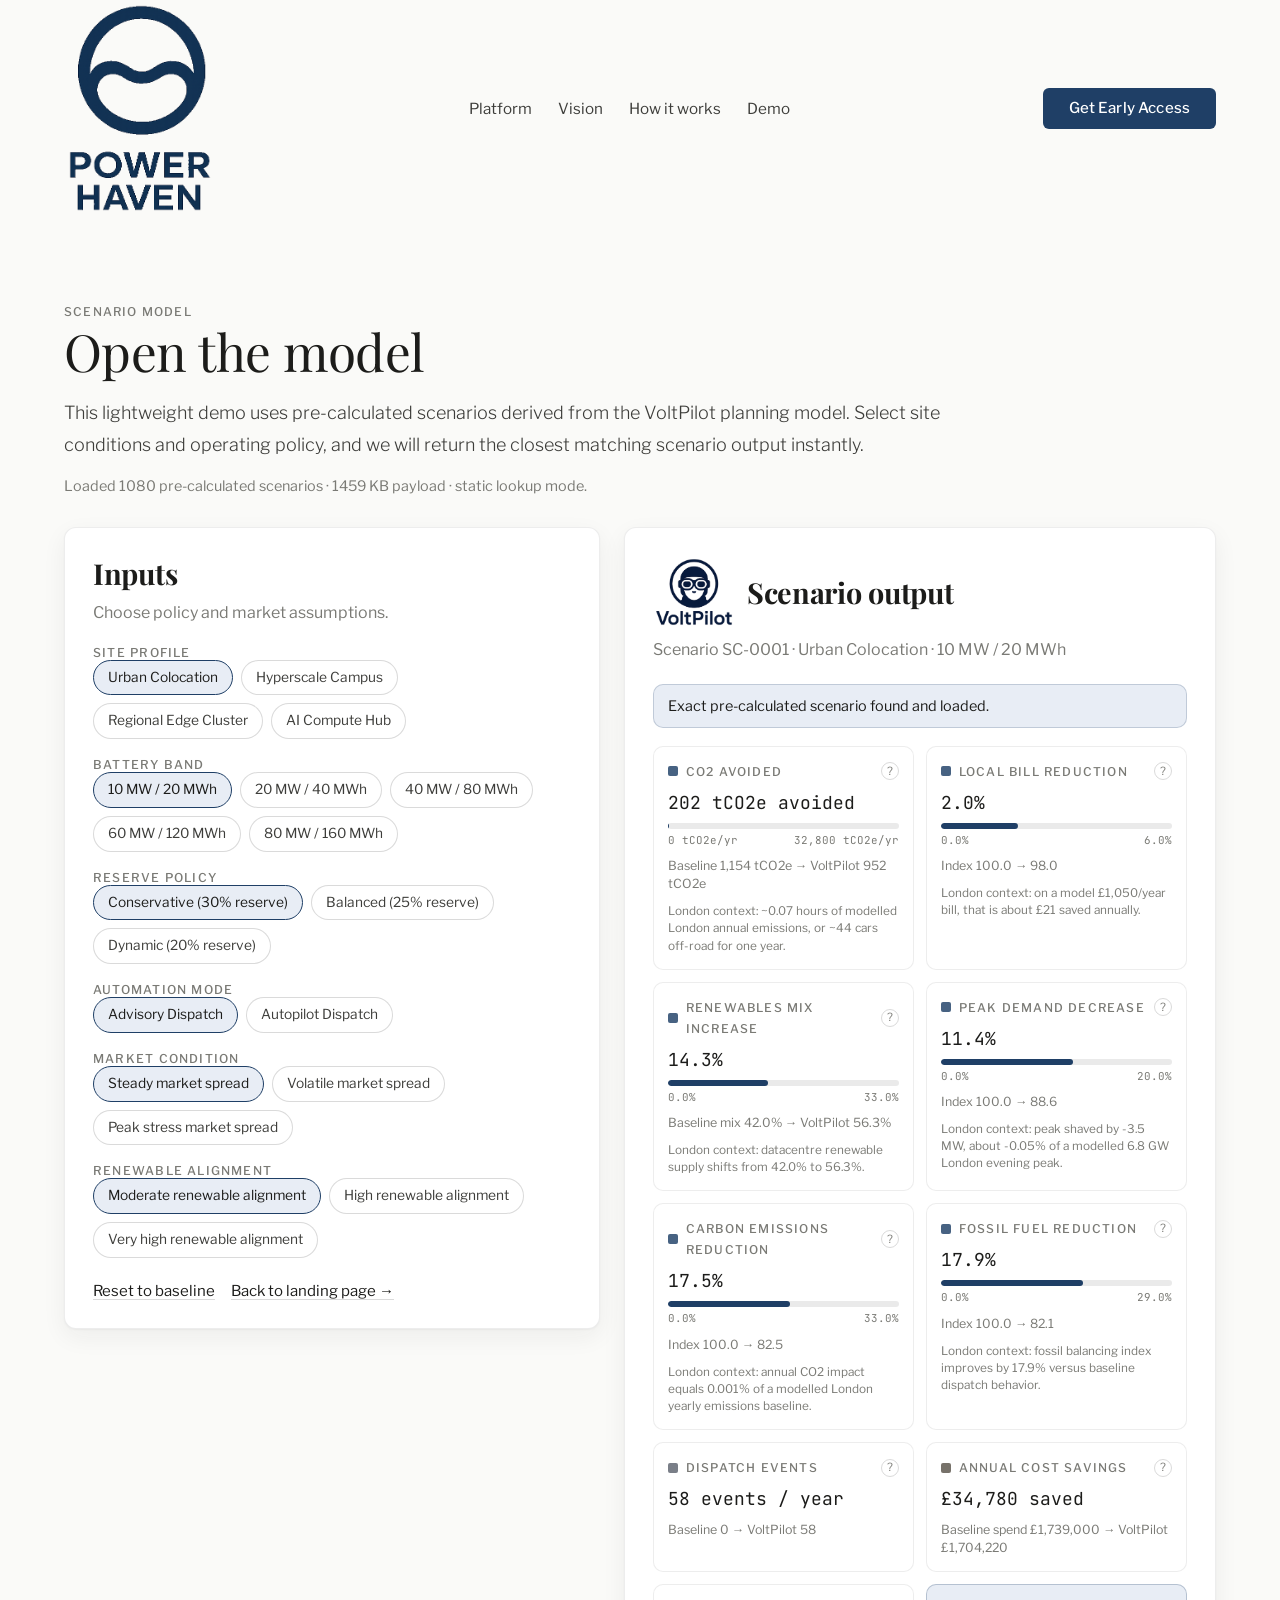
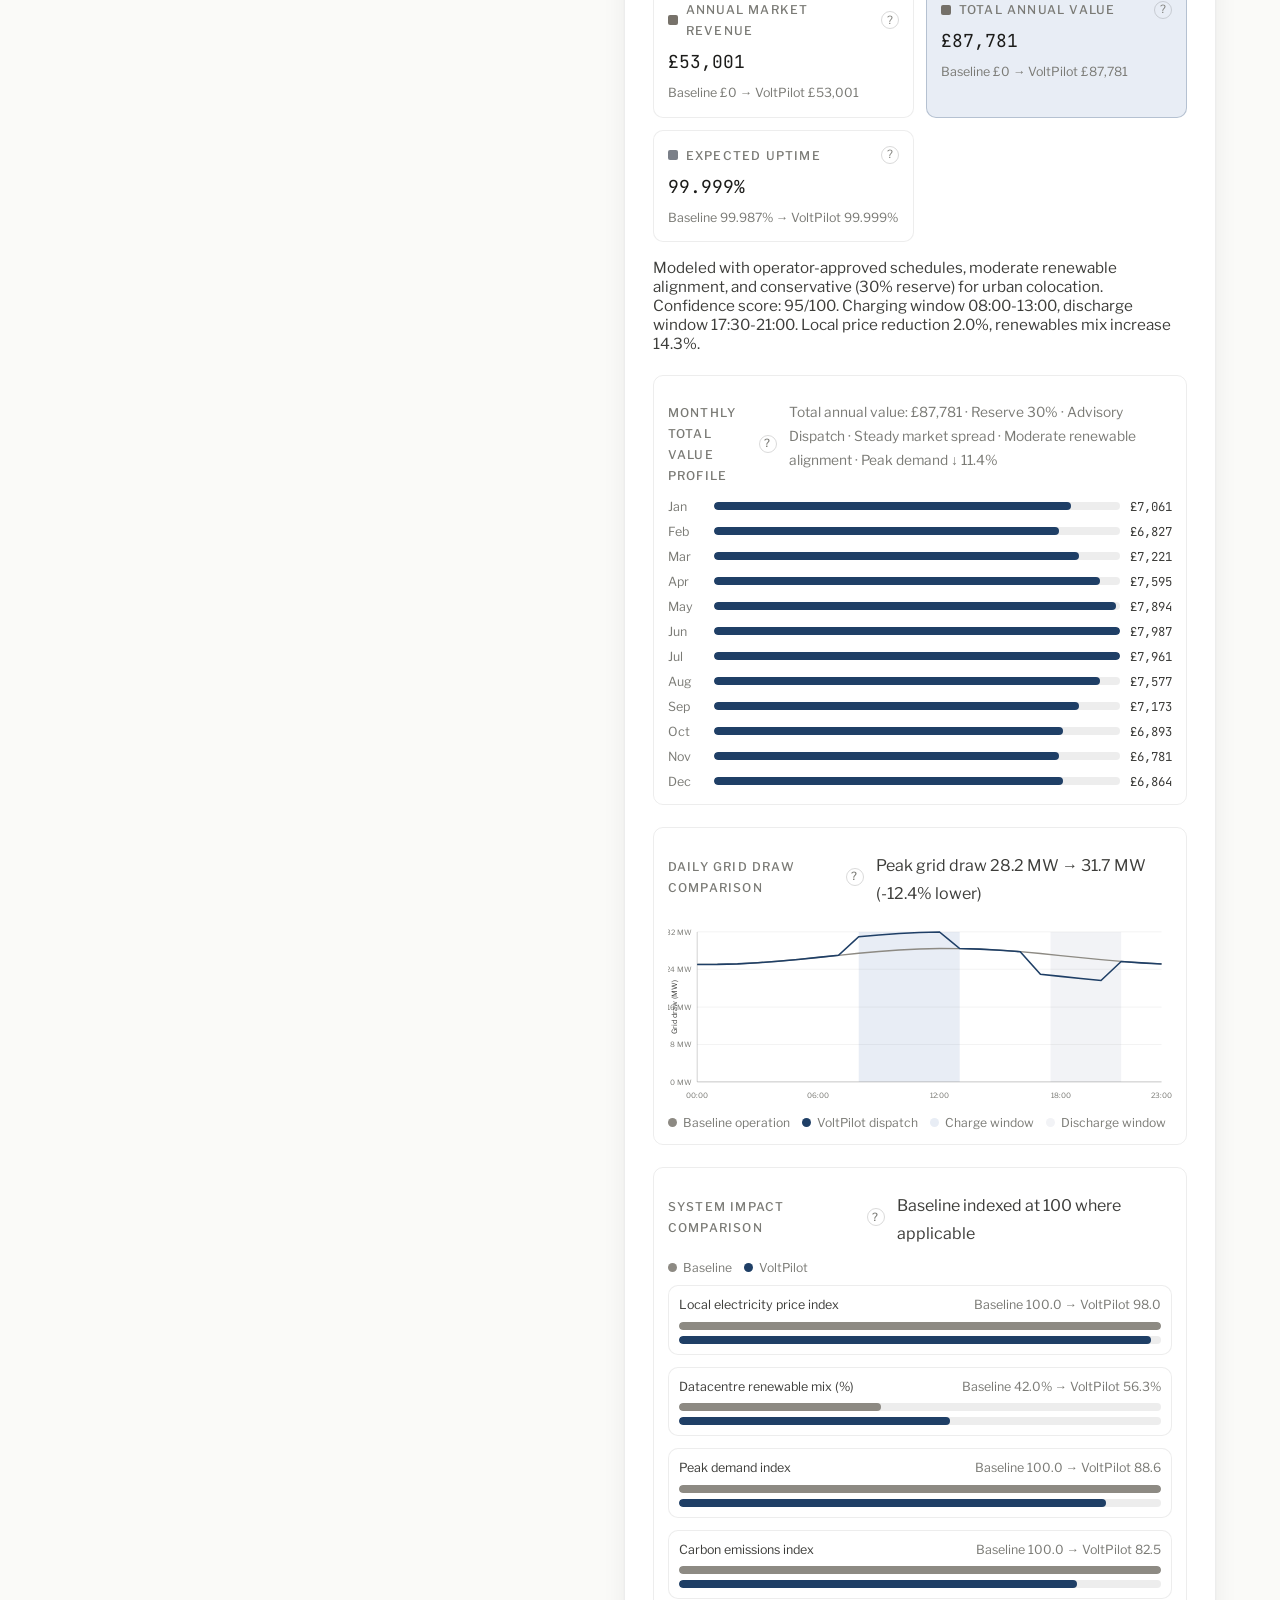
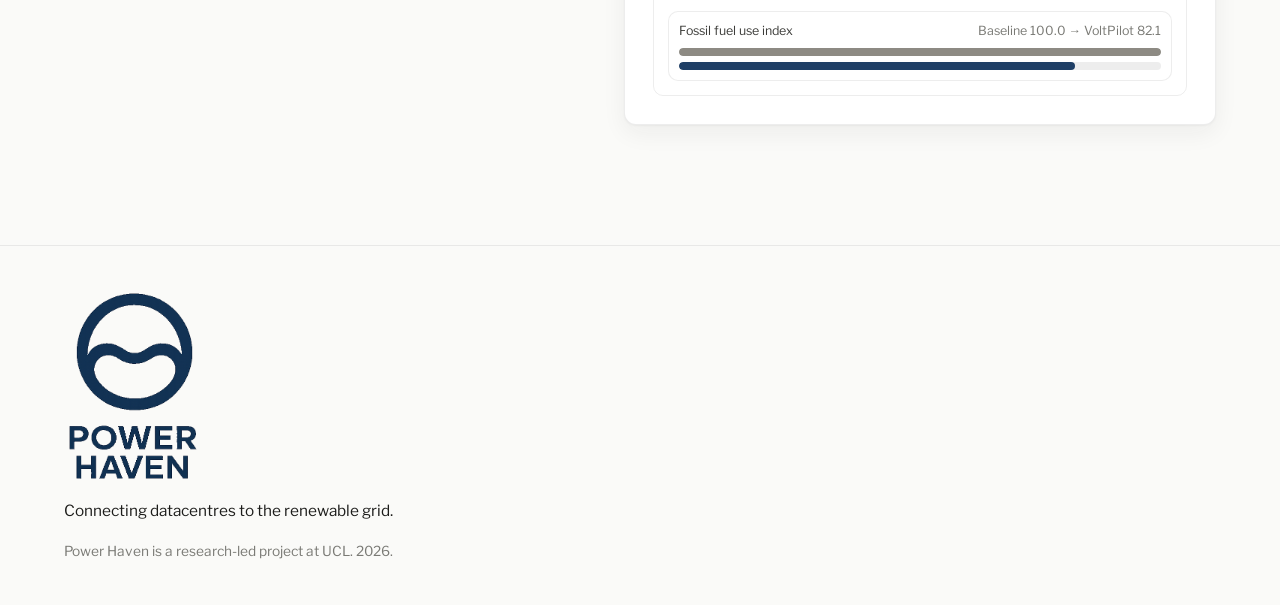
==== demo.html @ f08cbbd0 "Launch redesigned Power Haven static site" ====
<!doctype html>
<html lang="en-GB">
  <head>
    <meta charset="UTF-8" />
    <meta name="viewport" content="width=device-width, initial-scale=1.0" />
    <meta name="description" content="Power Haven VoltPilot scenario model workspace." />
    <title>Power Haven | Open the model</title>
    <link rel="preconnect" href="https://fonts.googleapis.com" />
    <link rel="preconnect" href="https://fonts.gstatic.com" crossorigin />
    <link rel="stylesheet" href="css/tokens.css" />
    <link rel="stylesheet" href="css/base.css" />
    <link rel="stylesheet" href="css/layout.css" />
    <link rel="stylesheet" href="css/components.css" />
    <link rel="stylesheet" href="css/animations.css" />
  </head>
  <body>
    <header class="site-header" id="top">
      <div class="container nav-row">
        <a href="index.html" class="brand" aria-label="Power Haven home">
          <img class="brand-logo" src="assets/powerhaven-logo-blue-final.png" alt="Power Haven" width="152" height="52" />
        </a>
        <button type="button" class="menu-toggle" aria-expanded="false" aria-controls="site-nav" data-menu-toggle>
          Menu
        </button>
        <nav id="site-nav" class="nav-links" aria-label="Primary navigation">
          <a href="index.html#platform">Platform</a>
          <a href="index.html#vision">Vision</a>
          <a href="index.html#how-it-works">How it works</a>
          <a href="demo.html">Demo</a>
        </nav>
        <a href="index.html#contact" class="btn-primary nav-cta">Get Early Access</a>
      </div>
    </header>

    <main>
      <section class="section demo-section">
        <div class="container demo-shell">
          <div class="demo-heading" data-reveal>
            <p class="label">Scenario Model</p>
            <h1 class="section-title">Open the model</h1>
            <p class="section-lead">
              This lightweight demo uses pre-calculated scenarios derived from the VoltPilot planning model. Select
              site conditions and operating policy, and we will return the closest matching scenario output instantly.
            </p>
            <p class="demo-meta" id="dataset-meta">Loading scenario dataset…</p>
          </div>

          <div class="demo-grid">
            <article class="card demo-controls" data-reveal>
              <div class="demo-card-head">
                <h2>Inputs</h2>
                <p>Choose policy and market assumptions.</p>
              </div>
              <form id="scenario-form" class="scenario-form" aria-label="Scenario controls"></form>
              <div class="demo-actions">
                <button id="reset-scenario" type="button" class="btn-secondary">Reset to baseline</button>
                <a class="btn-secondary" href="index.html">Back to landing page →</a>
              </div>
            </article>

            <article class="card demo-results" data-reveal>
              <div class="demo-card-head">
                <div class="product-headline">
                  <img class="voltpilot-logo" src="assets/voltpilot-logo-top-left-final.png" alt="VoltPilot" width="96" height="85" />
                  <h2>Scenario output</h2>
                </div>
                <p id="scenario-label">Awaiting selection.</p>
              </div>

              <div class="scenario-status" id="scenario-status" role="status" aria-live="polite"></div>

              <div class="result-grid" id="result-grid">
                <div class="result-tile">
                  <div class="metric-head">
                    <span class="metric-badge metric-badge-env" aria-hidden="true"></span>
                    <p class="label">CO2 avoided</p>
                    <span class="tooltip-wrap" tabindex="0">?
                      <span class="tooltip-bubble">CO2 avoided (tCO2e/yr) = baseline annual emissions x carbon reduction %.</span>
                    </span>
                  </div>
                  <p class="result-value" id="result-co2">—</p>
                  <div class="metric-meter"><span id="meter-co2"></span></div>
                  <p class="meter-axis"><span id="meter-co2-min">—</span><span id="meter-co2-max">—</span></p>
                  <p class="result-compare" id="result-co2-compare">—</p>
                  <p class="result-context" id="result-co2-context">—</p>
                </div>

                <div class="result-tile">
                  <div class="metric-head">
                    <span class="metric-badge metric-badge-env" aria-hidden="true"></span>
                    <p class="label">Local bill reduction</p>
                    <span class="tooltip-wrap" tabindex="0">?
                      <span class="tooltip-bubble">Local bill reduction (%) is modeled from peak-price suppression and flexibility participation.</span>
                    </span>
                  </div>
                  <p class="result-value" id="result-local-price">—</p>
                  <div class="metric-meter"><span id="meter-local-price"></span></div>
                  <p class="meter-axis"><span id="meter-local-price-min">—</span><span id="meter-local-price-max">—</span></p>
                  <p class="result-compare" id="result-local-price-compare">—</p>
                  <p class="result-context" id="result-local-price-context">—</p>
                </div>

                <div class="result-tile">
                  <div class="metric-head">
                    <span class="metric-badge metric-badge-env" aria-hidden="true"></span>
                    <p class="label">Renewables mix increase</p>
                    <span class="tooltip-wrap" tabindex="0">?
                      <span class="tooltip-bubble">Renewables mix increase (%) = additional renewable-matched charging windows versus baseline dispatch.</span>
                    </span>
                  </div>
                  <p class="result-value" id="result-renewables-mix">—</p>
                  <div class="metric-meter"><span id="meter-renewables-mix"></span></div>
                  <p class="meter-axis"><span id="meter-renewables-mix-min">—</span><span id="meter-renewables-mix-max">—</span></p>
                  <p class="result-compare" id="result-renewables-mix-compare">—</p>
                  <p class="result-context" id="result-renewables-mix-context">—</p>
                </div>

                <div class="result-tile">
                  <div class="metric-head">
                    <span class="metric-badge metric-badge-env" aria-hidden="true"></span>
                    <p class="label">Peak demand decrease</p>
                    <span class="tooltip-wrap" tabindex="0">?
                      <span class="tooltip-bubble">Peak demand decrease (%) = (baseline peak MW - VoltPilot peak MW) / baseline peak MW.</span>
                    </span>
                  </div>
                  <p class="result-value" id="result-peak">—</p>
                  <div class="metric-meter"><span id="meter-peak"></span></div>
                  <p class="meter-axis"><span id="meter-peak-min">—</span><span id="meter-peak-max">—</span></p>
                  <p class="result-compare" id="result-peak-compare">—</p>
                  <p class="result-context" id="result-peak-context">—</p>
                </div>

                <div class="result-tile">
                  <div class="metric-head">
                    <span class="metric-badge metric-badge-env" aria-hidden="true"></span>
                    <p class="label">Carbon emissions reduction</p>
                    <span class="tooltip-wrap" tabindex="0">?
                      <span class="tooltip-bubble">Carbon emissions reduction (%) compares baseline operating emissions to VoltPilot-optimized emissions.</span>
                    </span>
                  </div>
                  <p class="result-value" id="result-carbon-pct">—</p>
                  <div class="metric-meter"><span id="meter-carbon-pct"></span></div>
                  <p class="meter-axis"><span id="meter-carbon-pct-min">—</span><span id="meter-carbon-pct-max">—</span></p>
                  <p class="result-compare" id="result-carbon-pct-compare">—</p>
                  <p class="result-context" id="result-carbon-pct-context">—</p>
                </div>

                <div class="result-tile">
                  <div class="metric-head">
                    <span class="metric-badge metric-badge-env" aria-hidden="true"></span>
                    <p class="label">Fossil fuel reduction</p>
                    <span class="tooltip-wrap" tabindex="0">?
                      <span class="tooltip-bubble">Fossil fuel reduction (%) tracks reduced gas/thermal generation reliance during peak balancing periods.</span>
                    </span>
                  </div>
                  <p class="result-value" id="result-fossil">—</p>
                  <div class="metric-meter"><span id="meter-fossil"></span></div>
                  <p class="meter-axis"><span id="meter-fossil-min">—</span><span id="meter-fossil-max">—</span></p>
                  <p class="result-compare" id="result-fossil-compare">—</p>
                  <p class="result-context" id="result-fossil-context">—</p>
                </div>

                <div class="result-tile">
                  <div class="metric-head">
                    <span class="metric-badge metric-badge-ops" aria-hidden="true"></span>
                    <p class="label">Dispatch events</p>
                    <span class="tooltip-wrap" tabindex="0">?
                      <span class="tooltip-bubble">Dispatch events/year are qualified market actions meeting reserve and fail-safe constraints.</span>
                    </span>
                  </div>
                  <p class="result-value" id="result-dispatch">—</p>
                  <p class="result-compare" id="result-dispatch-compare">—</p>
                </div>

                <div class="result-tile">
                  <div class="metric-head">
                    <span class="metric-badge metric-badge-econ" aria-hidden="true"></span>
                    <p class="label">Annual cost savings</p>
                    <span class="tooltip-wrap" tabindex="0">?
                      <span class="tooltip-bubble">Cost savings (£/yr) = baseline energy spend - VoltPilot optimized energy spend.</span>
                    </span>
                  </div>
                  <p class="result-value" id="result-cost">—</p>
                  <p class="result-compare" id="result-cost-compare">—</p>
                </div>

                <div class="result-tile">
                  <div class="metric-head">
                    <span class="metric-badge metric-badge-econ" aria-hidden="true"></span>
                    <p class="label">Annual market revenue</p>
                    <span class="tooltip-wrap" tabindex="0">?
                      <span class="tooltip-bubble">Market revenue (£/yr) is modeled from qualifying NESO flexibility service participation windows.</span>
                    </span>
                  </div>
                  <p class="result-value" id="result-revenue">—</p>
                  <p class="result-compare" id="result-revenue-compare">—</p>
                </div>

                <div class="result-tile result-tile-accent">
                  <div class="metric-head">
                    <span class="metric-badge metric-badge-econ" aria-hidden="true"></span>
                    <p class="label">Total annual value</p>
                    <span class="tooltip-wrap" tabindex="0">?
                      <span class="tooltip-bubble">Total annual value (£/yr) = annual cost savings + annual market revenue.</span>
                    </span>
                  </div>
                  <p class="result-value" id="result-total">—</p>
                  <p class="result-compare" id="result-total-compare">—</p>
                </div>

                <div class="result-tile">
                  <div class="metric-head">
                    <span class="metric-badge metric-badge-ops" aria-hidden="true"></span>
                    <p class="label">Expected uptime</p>
                    <span class="tooltip-wrap" tabindex="0">?
                      <span class="tooltip-bubble">Expected uptime (%) reflects reserve policy constraints and fail-safe dispatch guardrails.</span>
                    </span>
                  </div>
                  <p class="result-value" id="result-uptime">—</p>
                  <p class="result-compare" id="result-uptime-compare">—</p>
                </div>
              </div>

              <div class="scenario-summary" id="scenario-summary">Select inputs to view scenario summary.</div>

              <div class="chart-block">
                <div class="chart-head">
                  <p class="label">Monthly total value profile
                    <span class="tooltip-wrap" tabindex="0">?
                      <span class="tooltip-bubble">Monthly bars are prorated from annual value using seasonal weighting and scenario-specific spread assumptions.</span>
                    </span>
                  </p>
                  <p id="chart-total">—</p>
                </div>
                <div id="monthly-chart" class="monthly-chart" aria-label="Monthly scenario value bars"></div>
              </div>

              <div class="chart-block">
                <div class="chart-head">
                  <p class="label">Daily grid draw comparison
                    <span class="tooltip-wrap" tabindex="0">?
                      <span class="tooltip-bubble">Line chart compares modeled baseline MW draw versus VoltPilot charge/discharge scheduling across 24h.</span>
                    </span>
                  </p>
                  <p id="chart-daily-caption">—</p>
                </div>
                <div id="daily-comparison-chart" class="comparison-chart" aria-label="Daily baseline versus VoltPilot grid draw"></div>
              </div>

              <div class="chart-block">
                <div class="chart-head">
                  <p class="label">System impact comparison
                    <span class="tooltip-wrap" tabindex="0">?
                      <span class="tooltip-bubble">Bars compare baseline and VoltPilot outcomes for price, renewables mix, peak demand, carbon, and fossil indices.</span>
                    </span>
                  </p>
                  <p id="chart-impact-caption">Baseline vs VoltPilot</p>
                </div>
                <div id="impact-comparison-chart" class="impact-chart" aria-label="System impact baseline versus VoltPilot"></div>
              </div>
            </article>
          </div>
        </div>
      </section>
    </main>

    <footer class="site-footer">
      <div class="container footer-grid">
        <a href="index.html" class="brand" aria-label="Power Haven home">
          <img class="brand-logo" src="assets/powerhaven-logo-blue-final.png" alt="Power Haven" width="138" height="48" />
        </a>
        <p class="footer-mission">Connecting datacentres to the renewable grid.</p>
        <p class="footer-legal">Power Haven is a research-led project at UCL. 2026.</p>
      </div>
    </footer>

    <script src="js/scroll.js" defer></script>
    <script src="js/demo-model.js" defer></script>
  </body>
</html>
---- css/tokens.css ----
:root {
  --bg-page: #fafaf8;
  --bg-section: #f4f3ef;
  --bg-card: #ffffff;
  --bg-dark: #1a1a18;

  --text-primary: #1c1c1a;
  --text-body: #3d3d3a;
  --text-muted: #7a7a75;
  --text-inverse: #f4f3ef;

  --accent: #1f3f66;
  --accent-light: #e8edf5;

  --border: rgba(28, 28, 26, 0.08);
  --border-strong: rgba(28, 28, 26, 0.16);
  --shadow-card: 0 1px 2px rgba(28, 28, 26, 0.04), 0 8px 24px rgba(28, 28, 26, 0.06);

  --line-price: #506070;
  --line-renewable: #8c877e;
}
---- css/base.css ----
@import url('https://fonts.googleapis.com/css2?family=Playfair+Display:ital,wght@0,400;0,500;1,400&family=Libre+Franklin:wght@300;400;500&family=JetBrains+Mono:wght@300;400&display=swap');

:root {
  --font-display: 'Playfair Display', Georgia, serif;
  --font-body: 'Libre Franklin', 'Helvetica Neue', sans-serif;
  --font-mono: 'JetBrains Mono', monospace;
}

* {
  box-sizing: border-box;
}

html {
  scroll-behavior: smooth;
}

body {
  margin: 0;
  font-family: var(--font-body);
  font-weight: 400;
  color: var(--text-body);
  background: var(--bg-page);
  text-rendering: optimizeLegibility;
  -webkit-font-smoothing: antialiased;
}

img,
svg {
  display: block;
  max-width: 100%;
}

a {
  color: inherit;
  text-decoration: none;
}

h1,
h2,
h3,
p {
  margin: 0;
}

h1,
h2 {
  font-family: var(--font-display);
  color: var(--text-primary);
  letter-spacing: -0.01em;
}

h3 {
  font-family: var(--font-body);
  font-size: 1.375rem;
  font-weight: 500;
  color: var(--text-primary);
}

p {
  font-size: 1rem;
  line-height: 1.75;
}

.section-title {
  font-size: clamp(2rem, 4vw, 3.25rem);
  font-weight: 400;
  line-height: 1.15;
  margin-bottom: 28px;
}

.label {
  font-size: 0.75rem;
  letter-spacing: 0.1em;
  text-transform: uppercase;
  color: var(--text-muted);
  font-weight: 500;
}
---- css/layout.css ----
.container {
  width: min(1200px, calc(100% - 10vw));
  margin: 0 auto;
}

.narrow {
  width: min(980px, 100%);
}

.section {
  padding: 120px 0;
}

.section-alt {
  background: var(--bg-section);
}

.section-dark {
  background: var(--bg-dark);
  color: var(--text-inverse);
}

.section-dark .section-title,
.section-dark h3 {
  color: var(--text-inverse);
}

.section-dark p,
.section-dark .label {
  color: rgba(244, 243, 239, 0.9);
}

.hero {
  padding-top: 92px;
  min-height: 80vh;
  display: flex;
  align-items: center;
}

.hero-grid {
  display: grid;
  grid-template-columns: 1.1fr 1fr;
  gap: 48px;
  align-items: start;
}

.prose {
  display: grid;
  grid-template-columns: repeat(3, minmax(0, 1fr));
  gap: 24px;
  margin-bottom: 40px;
}

.three-col {
  display: grid;
  grid-template-columns: repeat(3, minmax(0, 1fr));
  gap: 24px;
}

.two-col {
  display: grid;
  grid-template-columns: repeat(2, minmax(0, 1fr));
  gap: 24px;
}

.milestones {
  display: grid;
  grid-template-columns: repeat(3, minmax(0, 1fr));
  gap: 20px;
  margin-top: 36px;
}

.credentials {
  display: grid;
  gap: 24px;
}

.contact {
  max-width: 860px;
}

@media (max-width: 1024px) {
  .container {
    width: min(1200px, calc(100% - 12%));
  }

  .section {
    padding: 80px 0;
  }

  .hero {
    min-height: auto;
  }

  .hero-grid,
  .prose,
  .three-col,
  .two-col,
  .milestones {
    grid-template-columns: 1fr;
  }
}

@media (max-width: 640px) {
  .container {
    width: calc(100% - 40px);
  }

  .section {
    padding: 64px 0;
  }
}
---- css/components.css ----
.site-header {
  position: sticky;
  top: 0;
  z-index: 20;
  background: var(--bg-page);
  border-bottom: 1px solid transparent;
}

.site-header.is-scrolled {
  border-bottom-color: var(--border);
}

.nav-row {
  display: flex;
  align-items: center;
  justify-content: space-between;
  gap: 24px;
  min-height: 78px;
}

.brand {
  display: inline-flex;
  align-items: center;
  gap: 0;
}

.brand-logo {
  width: 152px;
  height: auto;
  display: block;
}

.nav-links {
  display: flex;
  align-items: center;
  gap: 26px;
  color: var(--text-body);
  font-size: 0.95rem;
}

.nav-links a {
  position: relative;
}

.nav-links a::after {
  content: '';
  position: absolute;
  left: 0;
  bottom: -5px;
  width: 100%;
  height: 1px;
  background: var(--text-primary);
  transform: scaleX(0);
  transform-origin: left;
  transition: transform 0.2s ease;
}

.nav-links a:hover::after {
  transform: scaleX(1);
}

.menu-toggle {
  display: none;
  border: 1px solid var(--border-strong);
  background: transparent;
  color: var(--text-primary);
  font-family: var(--font-body);
  font-size: 0.875rem;
  padding: 9px 12px;
  border-radius: 6px;
}

.btn-primary {
  background: var(--accent);
  color: #ffffff;
  font-family: var(--font-body);
  font-weight: 500;
  font-size: 0.9375rem;
  line-height: 1;
  display: inline-flex;
  align-items: center;
  justify-content: center;
  gap: 8px;
  padding: 13px 26px;
  border-radius: 6px;
  border: none;
  letter-spacing: 0.01em;
  transition: background 0.2s ease, box-shadow 0.2s ease;
}

.btn-primary:hover {
  background: #163253;
  box-shadow: 0 2px 12px rgba(31, 63, 102, 0.2);
}

.btn-secondary {
  background: none;
  border: none;
  color: var(--text-primary);
  font-family: var(--font-body);
  font-weight: 400;
  font-size: 0.9375rem;
  padding: 0;
  text-decoration: underline;
  text-underline-offset: 3px;
  text-decoration-color: var(--border-strong);
  transition: text-decoration-color 0.2s ease;
}

.btn-secondary:hover {
  text-decoration-color: var(--text-primary);
}

.tooltip-wrap {
  position: relative;
  display: inline-flex;
  width: 18px;
  height: 18px;
  align-items: center;
  justify-content: center;
  border: 1px solid var(--border-strong);
  border-radius: 999px;
  color: var(--text-muted);
  font-size: 0.7rem;
  line-height: 1;
  cursor: default;
  flex-shrink: 0;
}

.tooltip-bubble {
  position: absolute;
  bottom: calc(100% + 8px);
  left: 50%;
  transform: translateX(-50%);
  min-width: 210px;
  max-width: 280px;
  padding: 8px 10px;
  border-radius: 8px;
  border: 1px solid var(--border);
  background: #ffffff;
  color: var(--text-body);
  box-shadow: var(--shadow-card);
  font-size: 0.74rem;
  line-height: 1.45;
  opacity: 0;
  pointer-events: none;
  transition: opacity 0.16s ease;
  z-index: 8;
}

.tooltip-wrap:hover .tooltip-bubble,
.tooltip-wrap:focus .tooltip-bubble,
.tooltip-wrap:focus-visible .tooltip-bubble {
  opacity: 1;
}

.hero-title {
  font-size: clamp(3.25rem, 6.5vw, 6rem);
  font-weight: 400;
  line-height: 1.04;
  margin-bottom: 24px;
}

.headline-line {
  display: block;
  overflow: hidden;
}

.headline-clip {
  display: inline-block;
}

.headline-italic {
  font-style: italic;
}

.hero-subhead {
  font-size: 1.125rem;
  font-weight: 300;
  line-height: 1.8;
  max-width: 720px;
  color: var(--text-body);
}

.hero-credential {
  margin-top: 18px;
  color: var(--text-muted);
  font-size: 0.875rem;
}

.hero-actions {
  margin-top: 30px;
  display: flex;
  align-items: center;
  gap: 20px;
  flex-wrap: wrap;
}

.hero-stat {
  margin-top: 34px;
  font-size: clamp(1.02rem, 1.8vw, 1.3rem);
  line-height: 1.65;
  color: var(--text-primary);
}

.hero-stat span {
  display: block;
  margin-bottom: 4px;
  font-family: var(--font-mono);
  font-size: clamp(2.5rem, 5vw, 4.5rem);
  font-weight: 300;
  line-height: 1;
}

.hero-chart-wrap {
  background: var(--bg-card);
  border: 1px solid var(--border);
  border-radius: 12px;
  box-shadow: var(--shadow-card);
  padding: 16px;
  align-self: stretch;
}

.chart-inline-note {
  margin: 0 0 10px;
  display: inline-flex;
  align-items: center;
  gap: 7px;
  font-size: 0.78rem;
  color: var(--text-muted);
}

.hero-chart {
  width: 100%;
  height: auto;
}

.problem-stats {
  display: grid;
  grid-template-columns: repeat(3, minmax(0, 1fr));
  gap: 14px;
  margin-bottom: 36px;
}

.problem-stats p {
  font-family: var(--font-mono);
  font-weight: 300;
  color: var(--text-primary);
  background: var(--bg-card);
  border: 1px solid var(--border);
  border-radius: 12px;
  box-shadow: var(--shadow-card);
  padding: 18px;
  line-height: 1.5;
}

.problem-stats p .tooltip-wrap {
  margin-left: 6px;
}

.prose h3 {
  margin-bottom: 10px;
}

.problem-diagram {
  background: var(--bg-card);
  border: 1px solid var(--border);
  border-radius: 12px;
  box-shadow: var(--shadow-card);
  padding: 22px;
  display: grid;
  grid-template-columns: repeat(2, minmax(0, 1fr));
  gap: 22px;
}

.problem-diagram article {
  border: 1px solid var(--border);
  border-radius: 10px;
  padding: 14px;
}

.problem-diagram svg {
  margin-top: 8px;
  overflow: visible;
}

.problem-diagram .line {
  fill: none;
  stroke-width: 2.5;
}

.problem-diagram .line-one {
  stroke: var(--line-price);
}

.problem-diagram .line-two {
  stroke: var(--accent);
}

.problem-diagram .axis {
  stroke: var(--border-strong);
  stroke-width: 1;
}

.problem-diagram text {
  fill: var(--text-muted);
  font-family: var(--font-body);
  font-size: 11px;
}

.section-lead {
  font-size: 1.125rem;
  font-weight: 300;
  line-height: 1.8;
  max-width: 900px;
  margin-bottom: 12px;
}

.section-note {
  color: var(--text-muted);
  margin-bottom: 30px;
}

.card {
  background: var(--bg-card);
  border: 1px solid var(--border);
  border-radius: 12px;
  box-shadow: var(--shadow-card);
  padding: 24px;
}

.card p + p {
  margin-top: 10px;
}

.tone-light {
  background: rgba(255, 255, 255, 0.7);
}

.network-note {
  margin-top: 30px;
  background: var(--accent-light);
  border: 1px solid rgba(31, 63, 102, 0.2);
  color: var(--text-primary);
  border-radius: 12px;
  padding: 22px;
}

.mission-line {
  margin: 42px auto 0;
  max-width: 940px;
  text-align: center;
  font-family: var(--font-display);
  color: var(--text-primary);
  font-size: clamp(1.5rem, 2.6vw, 2.2rem);
  line-height: 1.32;
}

.dark-card {
  background: #242422;
  border-color: rgba(244, 243, 239, 0.15);
  box-shadow: none;
}

.logo-row {
  margin-top: 30px;
  display: flex;
  align-items: center;
  gap: 26px;
}

.contact-actions {
  margin-top: 28px;
  display: flex;
  align-items: center;
  gap: 20px;
  flex-wrap: wrap;
}

.demo-section {
  padding-top: 84px;
}

.demo-shell {
  display: grid;
  gap: 28px;
}

.demo-heading .section-title {
  margin-bottom: 16px;
}

.demo-meta {
  color: var(--text-muted);
  font-size: 0.9rem;
}

.demo-grid {
  display: grid;
  grid-template-columns: minmax(0, 0.95fr) minmax(0, 1.05fr);
  gap: 24px;
  align-items: start;
}

.demo-controls,
.demo-results {
  padding: 28px;
}

.demo-card-head h2 {
  margin: 0;
  font-family: var(--font-display);
  font-size: 1.8rem;
  line-height: 1.2;
  color: var(--text-primary);
}

.demo-card-head p {
  margin-top: 8px;
  color: var(--text-muted);
}

.product-headline {
  display: flex;
  align-items: center;
  gap: 12px;
}

.voltpilot-logo {
  width: 82px;
  height: auto;
}

.scenario-form {
  margin-top: 18px;
  display: grid;
  gap: 18px;
}

.control-group {
  margin: 0;
  padding: 0;
  border: 0;
  display: grid;
  gap: 8px;
}

.control-title {
  padding: 0;
  font-size: 0.76rem;
  letter-spacing: 0.1em;
  text-transform: uppercase;
  color: var(--text-muted);
  font-weight: 500;
}

.control-options {
  display: flex;
  flex-wrap: wrap;
  gap: 8px;
}

.control-pill {
  border: 1px solid var(--border-strong);
  background: #fff;
  color: var(--text-body);
  border-radius: 999px;
  font-family: var(--font-body);
  font-size: 0.86rem;
  line-height: 1;
  padding: 10px 14px;
  cursor: pointer;
  transition: border-color 0.2s ease, color 0.2s ease, background 0.2s ease;
}

.control-pill:hover {
  border-color: rgba(31, 63, 102, 0.45);
  color: var(--text-primary);
}

.control-pill.is-active {
  border-color: var(--accent);
  background: var(--accent-light);
  color: var(--text-primary);
}

.demo-actions {
  margin-top: 24px;
  display: flex;
  gap: 16px;
  align-items: center;
  flex-wrap: wrap;
}

.scenario-status {
  margin-top: 20px;
  border: 1px solid rgba(31, 63, 102, 0.2);
  background: var(--accent-light);
  color: var(--text-primary);
  border-radius: 10px;
  padding: 12px 14px;
  font-size: 0.9rem;
}

.scenario-status.is-fallback {
  border-color: rgba(168, 112, 43, 0.28);
  background: #f6f0e8;
}

.result-grid {
  margin-top: 18px;
  display: grid;
  grid-template-columns: repeat(auto-fit, minmax(180px, 1fr));
  gap: 12px;
}

.result-tile {
  border: 1px solid var(--border);
  border-radius: 10px;
  padding: 14px;
  background: #fff;
}

.result-tile .label {
  margin-bottom: 0;
}

.result-value {
  font-family: var(--font-mono);
  color: var(--text-primary);
  font-size: 1.12rem;
  line-height: 1.4;
}

.metric-head {
  display: flex;
  align-items: center;
  gap: 8px;
  margin-bottom: 8px;
}

.metric-head .label {
  flex: 1;
}

.metric-badge {
  width: 10px;
  height: 10px;
  border-radius: 2px;
  display: inline-block;
  flex-shrink: 0;
}

.metric-badge-env {
  background: rgba(31, 63, 102, 0.82);
}

.metric-badge-econ {
  background: rgba(95, 89, 80, 0.85);
}

.metric-badge-ops {
  background: rgba(93, 99, 110, 0.82);
}

.metric-meter {
  margin-top: 8px;
  width: 100%;
  height: 6px;
  border-radius: 999px;
  background: rgba(28, 28, 26, 0.09);
  overflow: hidden;
}

.metric-meter span {
  display: block;
  height: 100%;
  width: 0%;
  border-radius: inherit;
  background: var(--accent);
}

.meter-axis {
  margin-top: 4px;
  display: flex;
  justify-content: space-between;
  gap: 8px;
  color: var(--text-muted);
  font-size: 0.68rem;
  line-height: 1.3;
  font-family: var(--font-mono);
}

.result-compare {
  margin-top: 6px;
  color: var(--text-muted);
  font-size: 0.78rem;
  line-height: 1.45;
}

.result-context {
  margin-top: 4px;
  color: var(--text-muted);
  font-size: 0.74rem;
  line-height: 1.45;
}

.result-tile-accent {
  border-color: rgba(31, 63, 102, 0.25);
  background: var(--accent-light);
}

.scenario-summary {
  margin-top: 16px;
  color: var(--text-body);
  font-size: 0.95rem;
}

.chart-block {
  margin-top: 22px;
  border: 1px solid var(--border);
  border-radius: 10px;
  padding: 14px;
}

.chart-head {
  display: flex;
  justify-content: space-between;
  gap: 12px;
  align-items: baseline;
  margin-bottom: 12px;
}

.chart-head p {
  margin: 0;
}

.chart-head .label {
  display: inline-flex;
  align-items: center;
  gap: 7px;
}

.chart-head #chart-total {
  color: var(--text-muted);
  font-size: 0.86rem;
}

.monthly-chart {
  display: grid;
  gap: 8px;
}

.month-row {
  display: grid;
  grid-template-columns: 36px 1fr auto;
  gap: 10px;
  align-items: center;
}

.month-label {
  font-size: 0.78rem;
  color: var(--text-muted);
}

.month-track {
  width: 100%;
  height: 8px;
  border-radius: 999px;
  background: rgba(28, 28, 26, 0.08);
  overflow: hidden;
}

.month-fill {
  height: 100%;
  border-radius: 999px;
  background: var(--accent);
}

.month-value {
  font-size: 0.77rem;
  color: var(--text-body);
  font-family: var(--font-mono);
}

.comparison-chart,
.impact-chart {
  width: 100%;
}

.comparison-chart svg,
.impact-chart svg {
  width: 100%;
  height: auto;
  display: block;
}

.chart-legend {
  margin-top: 10px;
  display: flex;
  flex-wrap: wrap;
  gap: 12px;
  font-size: 0.76rem;
  color: var(--text-muted);
}

.chart-legend-item {
  display: inline-flex;
  align-items: center;
  gap: 6px;
}

.chart-dot {
  width: 9px;
  height: 9px;
  border-radius: 50%;
  display: inline-block;
}

.impact-grid {
  margin-top: 10px;
  display: grid;
  gap: 12px;
}

.impact-row {
  border: 1px solid var(--border);
  border-radius: 10px;
  padding: 10px;
  background: #fff;
}

.impact-row-head {
  display: flex;
  justify-content: space-between;
  gap: 10px;
  margin-bottom: 8px;
  font-size: 0.78rem;
  color: var(--text-body);
  line-height: 1.4;
}

.impact-row-head span:last-child {
  color: var(--text-muted);
  text-align: right;
}

.impact-bar-group {
  display: grid;
  gap: 6px;
}

.impact-bar-track {
  height: 8px;
  border-radius: 999px;
  background: rgba(28, 28, 26, 0.08);
  overflow: hidden;
}

.impact-bar {
  height: 100%;
  border-radius: 999px;
}

.impact-bar-baseline {
  background: #8d8a83;
}

.impact-bar-voltpilot {
  background: #1f3f66;
}

.hero-stat .tooltip-wrap,
.problem-stats .tooltip-wrap {
  margin-left: 6px;
  vertical-align: middle;
}

.site-footer {
  border-top: 1px solid var(--border);
  padding: 42px 0;
}

.site-footer .brand-logo {
  width: 138px;
}

.footer-grid {
  display: grid;
  gap: 14px;
}

.footer-nav {
  display: flex;
  gap: 18px;
  color: var(--text-body);
  font-size: 0.9rem;
}

.footer-mission {
  color: var(--text-primary);
  font-size: 0.96rem;
}

.footer-legal {
  color: var(--text-muted);
  font-size: 0.86rem;
}

.footer-affiliations {
  display: flex;
  align-items: center;
  gap: 18px;
}

@media (max-width: 1024px) {
  .nav-cta {
    display: none;
  }

  .menu-toggle {
    display: inline-flex;
    margin-left: auto;
  }

  .nav-links {
    position: absolute;
    top: 78px;
    left: 0;
    right: 0;
    background: var(--bg-page);
    border-top: 1px solid var(--border);
    border-bottom: 1px solid var(--border);
    display: none;
    flex-direction: column;
    align-items: flex-start;
    gap: 16px;
    padding: 20px 6%;
  }

  .nav-links.is-open {
    display: flex;
  }

  .problem-stats,
  .problem-diagram {
    grid-template-columns: 1fr;
  }

  .demo-grid {
    grid-template-columns: 1fr;
  }

  .result-grid {
    grid-template-columns: repeat(auto-fit, minmax(170px, 1fr));
  }

  .tooltip-bubble {
    left: 0;
    transform: none;
  }
}

@media (max-width: 640px) {
  .hero-actions,
  .contact-actions,
  .demo-actions {
    flex-direction: column;
    align-items: flex-start;
  }

  .demo-controls,
  .demo-results {
    padding: 20px;
  }

  .brand-logo {
    width: 136px;
  }

  .site-footer .brand-logo {
    width: 126px;
  }

  .result-grid {
    grid-template-columns: 1fr;
  }

  .impact-row-head {
    flex-direction: column;
  }

  .impact-row-head span:last-child {
    text-align: left;
  }
}
---- css/animations.css ----
[data-reveal],
[data-stagger-group] > * {
  opacity: 0;
  transform: translateY(20px);
  transition: opacity 500ms ease-out, transform 500ms ease-out;
}

[data-reveal].is-visible,
[data-stagger-group] > *.is-visible {
  opacity: 1;
  transform: translateY(0);
}

.hero-copy .headline-clip {
  clip-path: inset(0 100% 0 0);
  animation: headline-reveal 400ms ease-out forwards;
}

.hero-copy .headline-line:nth-child(2) .headline-clip {
  animation-delay: 120ms;
}

@keyframes headline-reveal {
  to {
    clip-path: inset(0 0 0 0);
  }
}

.hero-chart .chart-line {
  stroke-dasharray: var(--dash-length, 1);
  stroke-dashoffset: var(--dash-length, 1);
  transition: stroke-dashoffset 800ms ease-out;
}

.hero-chart.chart-drawn .chart-line {
  stroke-dashoffset: 0;
}
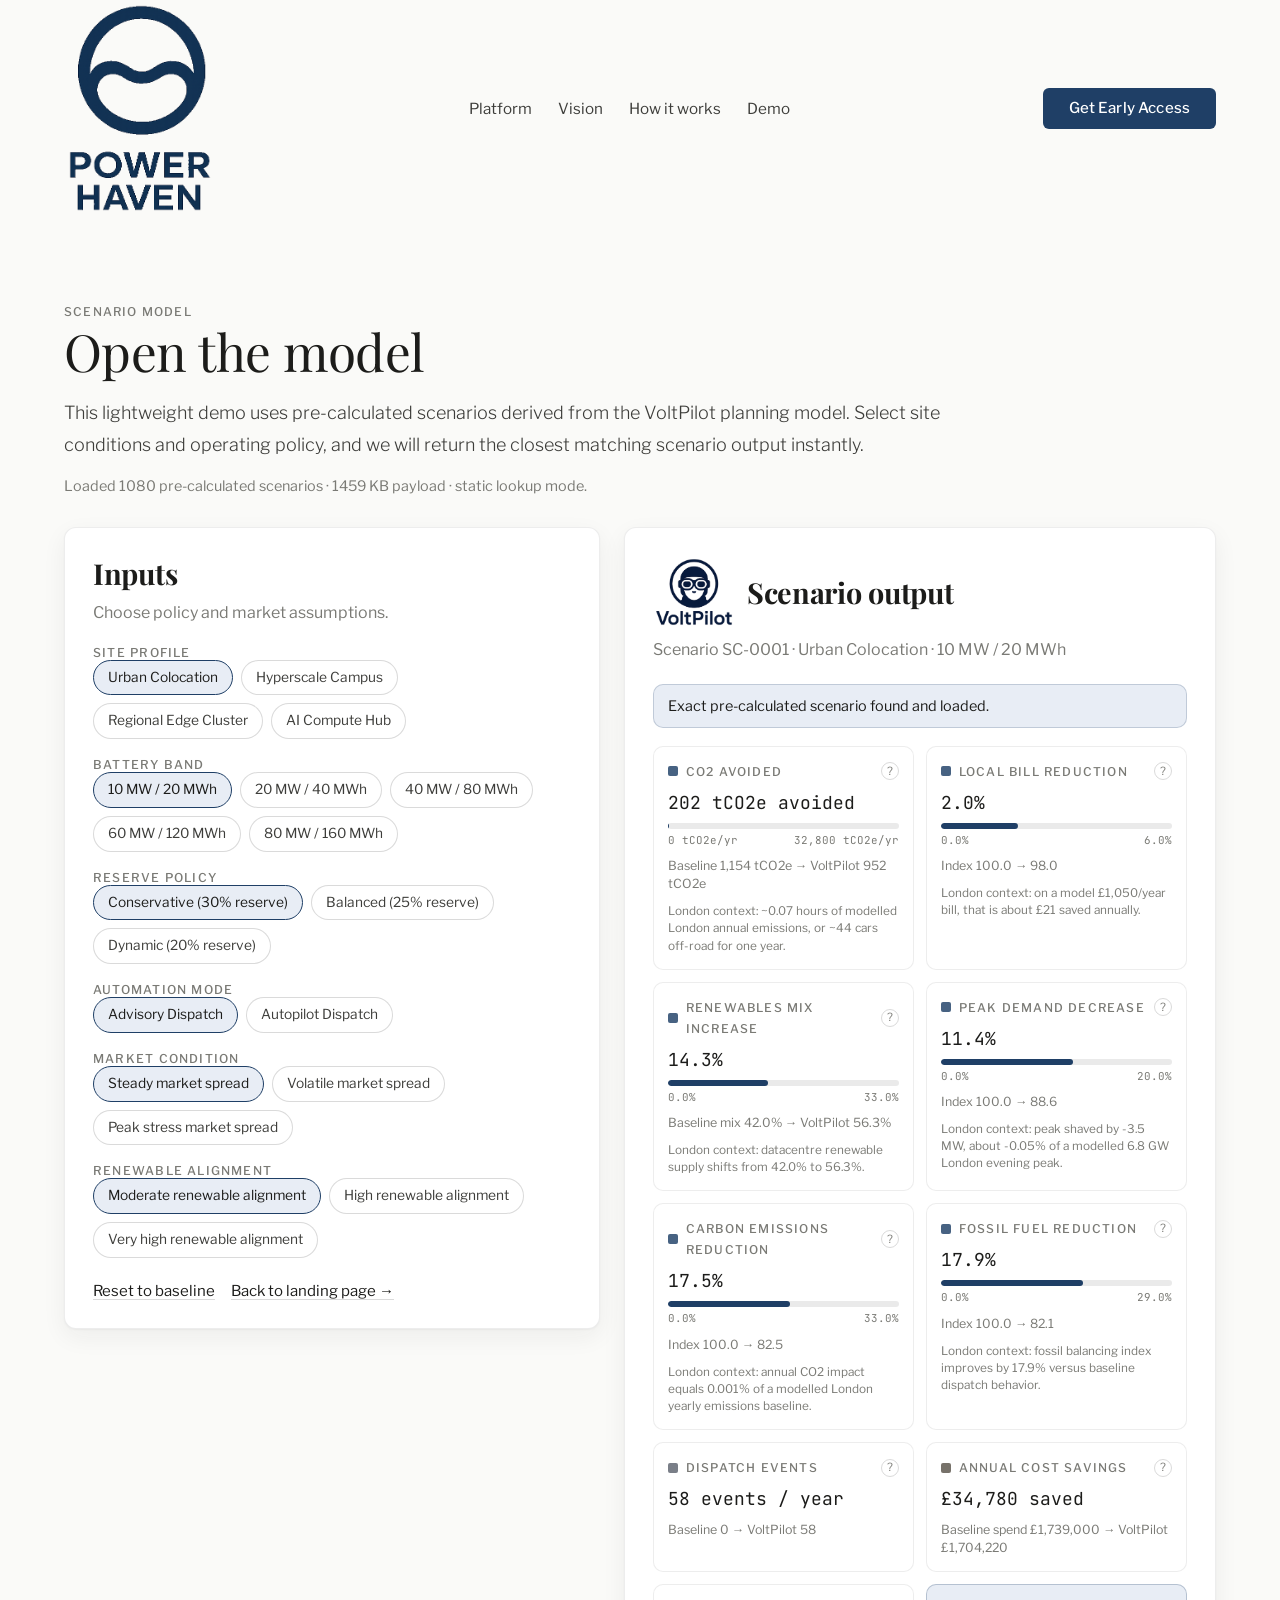
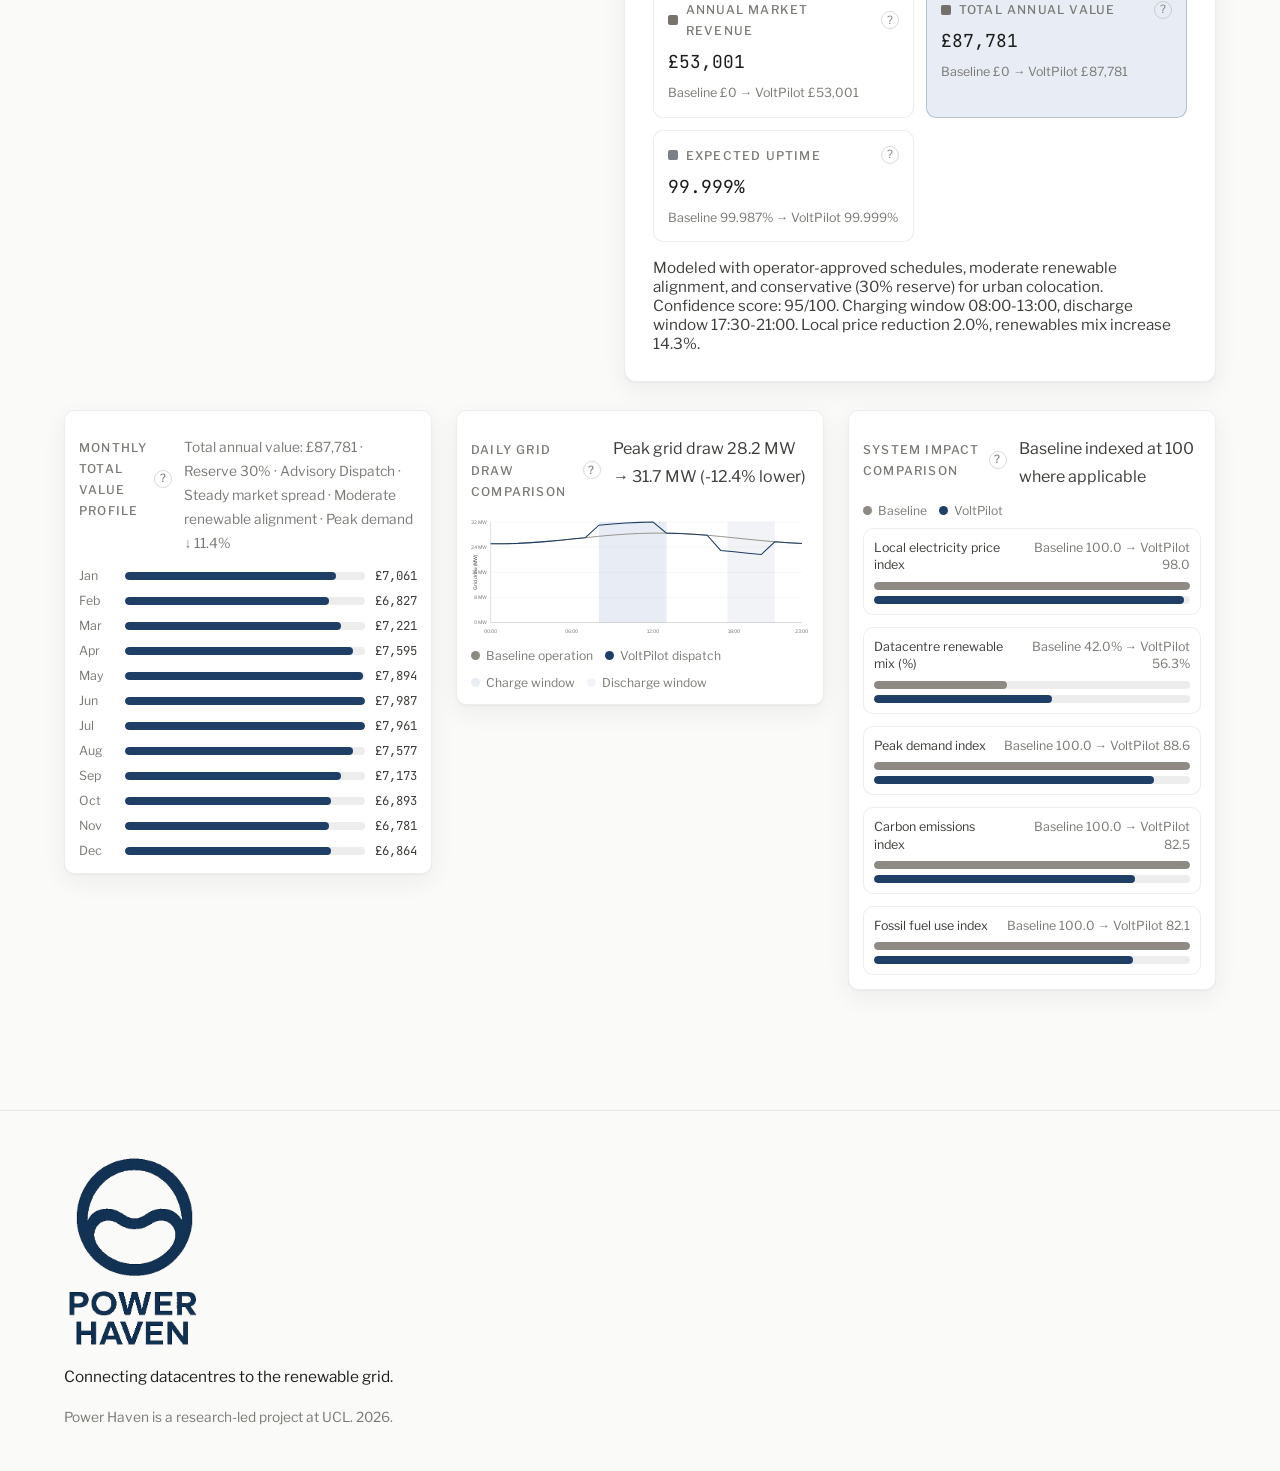
==== commit c19a48c2: "Refine typography, chart legend, and demo card layout" ====
--- a/demo.html
+++ b/demo.html
@@ -222,42 +222,44 @@
               </div>
 
               <div class="scenario-summary" id="scenario-summary">Select inputs to view scenario summary.</div>
-
-              <div class="chart-block">
-                <div class="chart-head">
-                  <p class="label">Monthly total value profile
-                    <span class="tooltip-wrap" tabindex="0">?
-                      <span class="tooltip-bubble">Monthly bars are prorated from annual value using seasonal weighting and scenario-specific spread assumptions.</span>
-                    </span>
-                  </p>
-                  <p id="chart-total">—</p>
-                </div>
-                <div id="monthly-chart" class="monthly-chart" aria-label="Monthly scenario value bars"></div>
-              </div>
-
-              <div class="chart-block">
-                <div class="chart-head">
-                  <p class="label">Daily grid draw comparison
-                    <span class="tooltip-wrap" tabindex="0">?
-                      <span class="tooltip-bubble">Line chart compares modeled baseline MW draw versus VoltPilot charge/discharge scheduling across 24h.</span>
-                    </span>
-                  </p>
-                  <p id="chart-daily-caption">—</p>
-                </div>
-                <div id="daily-comparison-chart" class="comparison-chart" aria-label="Daily baseline versus VoltPilot grid draw"></div>
-              </div>
-
-              <div class="chart-block">
-                <div class="chart-head">
-                  <p class="label">System impact comparison
-                    <span class="tooltip-wrap" tabindex="0">?
-                      <span class="tooltip-bubble">Bars compare baseline and VoltPilot outcomes for price, renewables mix, peak demand, carbon, and fossil indices.</span>
-                    </span>
-                  </p>
-                  <p id="chart-impact-caption">Baseline vs VoltPilot</p>
-                </div>
-                <div id="impact-comparison-chart" class="impact-chart" aria-label="System impact baseline versus VoltPilot"></div>
-              </div>
+            </article>
+          </div>
+
+          <div class="demo-charts" data-reveal>
+            <article class="card chart-block demo-chart-card">
+              <div class="chart-head">
+                <p class="label">Monthly total value profile
+                  <span class="tooltip-wrap" tabindex="0">?
+                    <span class="tooltip-bubble">Monthly bars are prorated from annual value using seasonal weighting and scenario-specific spread assumptions.</span>
+                  </span>
+                </p>
+                <p id="chart-total">—</p>
+              </div>
+              <div id="monthly-chart" class="monthly-chart" aria-label="Monthly scenario value bars"></div>
+            </article>
+
+            <article class="card chart-block demo-chart-card">
+              <div class="chart-head">
+                <p class="label">Daily grid draw comparison
+                  <span class="tooltip-wrap" tabindex="0">?
+                    <span class="tooltip-bubble">Line chart compares modeled baseline MW draw versus VoltPilot charge/discharge scheduling across 24h.</span>
+                  </span>
+                </p>
+                <p id="chart-daily-caption">—</p>
+              </div>
+              <div id="daily-comparison-chart" class="comparison-chart" aria-label="Daily baseline versus VoltPilot grid draw"></div>
+            </article>
+
+            <article class="card chart-block demo-chart-card">
+              <div class="chart-head">
+                <p class="label">System impact comparison
+                  <span class="tooltip-wrap" tabindex="0">?
+                    <span class="tooltip-bubble">Bars compare baseline and VoltPilot outcomes for price, renewables mix, peak demand, carbon, and fossil indices.</span>
+                  </span>
+                </p>
+                <p id="chart-impact-caption">Baseline vs VoltPilot</p>
+              </div>
+              <div id="impact-comparison-chart" class="impact-chart" aria-label="System impact baseline versus VoltPilot"></div>
             </article>
           </div>
         </div>
--- a/css/components.css
+++ b/css/components.css
@@ -140,8 +140,8 @@
   background: #ffffff;
   color: var(--text-body);
   box-shadow: var(--shadow-card);
-  font-size: 0.74rem;
-  line-height: 1.45;
+  font-size: 11px;
+  line-height: 1.4;
   opacity: 0;
   pointer-events: none;
   transition: opacity 0.16s ease;
@@ -155,10 +155,10 @@
 }
 
 .hero-title {
-  font-size: clamp(3.25rem, 6.5vw, 6rem);
+  font-size: clamp(1.7rem, 3.2vw, 3rem);
   font-weight: 400;
-  line-height: 1.04;
-  margin-bottom: 24px;
+  line-height: 1.12;
+  margin-bottom: 20px;
 }
 
 .headline-line {
@@ -398,6 +398,13 @@
 .demo-grid {
   display: grid;
   grid-template-columns: minmax(0, 0.95fr) minmax(0, 1.05fr);
+  gap: 24px;
+  align-items: start;
+}
+
+.demo-charts {
+  display: grid;
+  grid-template-columns: repeat(3, minmax(0, 1fr));
   gap: 24px;
   align-items: start;
 }
@@ -621,6 +628,10 @@
   border: 1px solid var(--border);
   border-radius: 10px;
   padding: 14px;
+}
+
+.demo-chart-card {
+  margin-top: 0;
 }
 
 .chart-head {
@@ -851,6 +862,10 @@
     grid-template-columns: 1fr;
   }
 
+  .demo-charts {
+    grid-template-columns: repeat(2, minmax(0, 1fr));
+  }
+
   .result-grid {
     grid-template-columns: repeat(auto-fit, minmax(170px, 1fr));
   }
@@ -874,6 +889,10 @@
     padding: 20px;
   }
 
+  .demo-charts {
+    grid-template-columns: 1fr;
+  }
+
   .brand-logo {
     width: 136px;
   }
